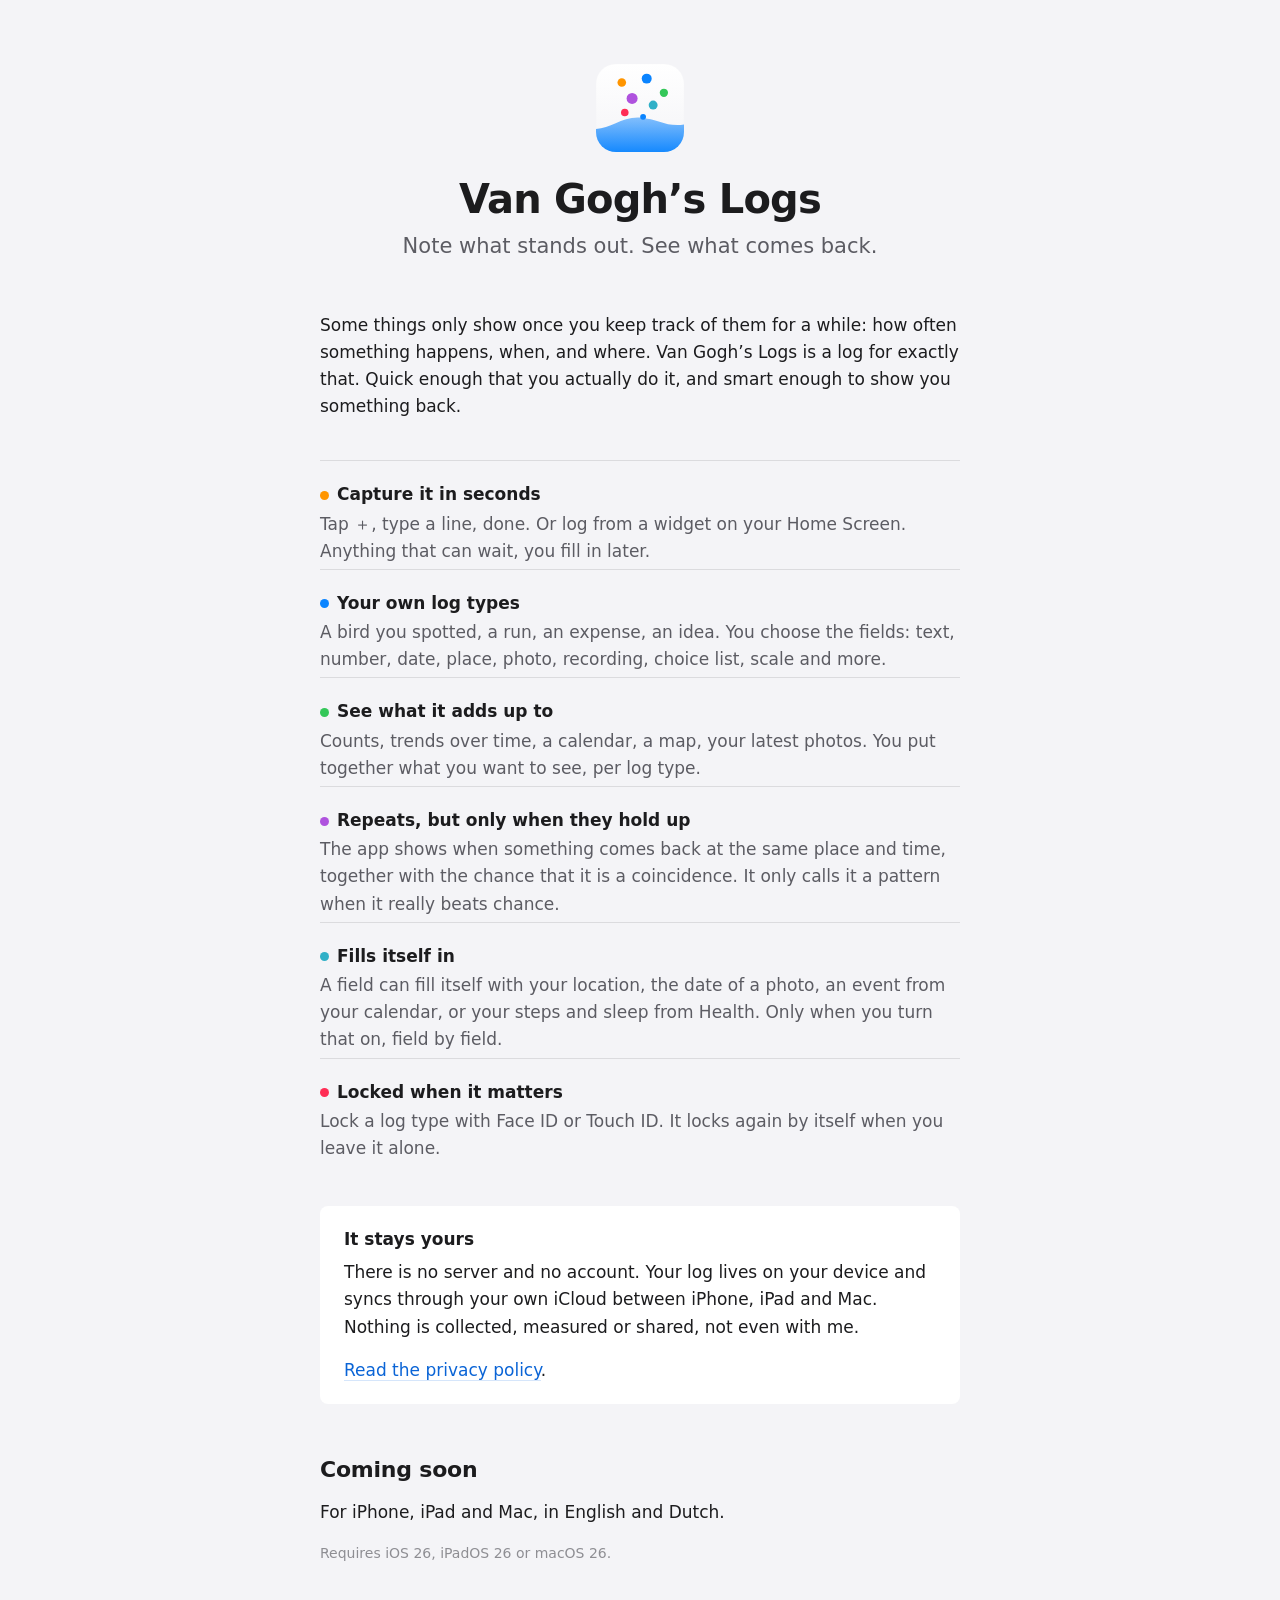
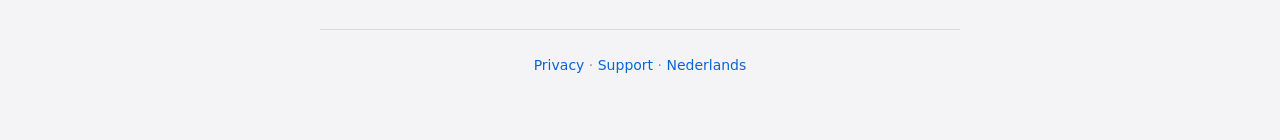
==== index-en.html @ bbb8a3aa "Eerste versie van de productpagina" ====
<!DOCTYPE html>
<html lang="en">
<head>
<meta charset="utf-8">
<meta name="viewport" content="width=device-width, initial-scale=1">
<title>Van Gogh's Logs — note what stands out</title>
<meta name="description" content="Van Gogh's Logs is a log for anything you want to keep track of: quick to capture, yours to set up, and it shows you what it adds up to. Everything stays on your device and in your own iCloud.">
<link rel="icon" href="icoon.svg" type="image/svg+xml">
<link rel="apple-touch-icon" href="icoon.svg">
<link rel="stylesheet" href="stijl.css?v=1">
</head>
<body>
<main>

<header>
  <div class="mark"><picture>
    <source srcset="icoon-donker.svg" media="(prefers-color-scheme: dark)">
    <img src="icoon.svg" alt="">
  </picture></div>
  <h1>Van Gogh’s Logs</h1>
  <p class="lead">Note what stands out. See what comes back.</p>
</header>

<p style="margin-top:40px">Some things only show once you keep track of them for a while: how
often something happens, when, and where. Van Gogh’s Logs is a log for exactly that. Quick
enough that you actually do it, and smart enough to show you something back.</p>

<ul class="points">
  <li>
    <strong><span class="dots"><i style="background:#ff9500"></i></span>Capture it in seconds</strong>
    <span>Tap ＋, type a line, done. Or log from a widget on your Home Screen. Anything that can wait, you fill in later.</span>
  </li>
  <li>
    <strong><span class="dots"><i style="background:#0a84ff"></i></span>Your own log types</strong>
    <span>A bird you spotted, a run, an expense, an idea. You choose the fields: text, number, date, place, photo, recording, choice list, scale and more.</span>
  </li>
  <li>
    <strong><span class="dots"><i style="background:#34c759"></i></span>See what it adds up to</strong>
    <span>Counts, trends over time, a calendar, a map, your latest photos. You put together what you want to see, per log type.</span>
  </li>
  <li>
    <strong><span class="dots"><i style="background:#af52de"></i></span>Repeats, but only when they hold up</strong>
    <span>The app shows when something comes back at the same place and time, together with the chance that it is a coincidence. It only calls it a pattern when it really beats chance.</span>
  </li>
  <li>
    <strong><span class="dots"><i style="background:#30b0c7"></i></span>Fills itself in</strong>
    <span>A field can fill itself with your location, the date of a photo, an event from your calendar, or your steps and sleep from Health. Only when you turn that on, field by field.</span>
  </li>
  <li>
    <strong><span class="dots"><i style="background:#ff2d55"></i></span>Locked when it matters</strong>
    <span>Lock a log type with Face ID or Touch ID. It locks again by itself when you leave it alone.</span>
  </li>
</ul>

<div class="note">
  <h3 style="margin-top:0">It stays yours</h3>
  <p>There is no server and no account. Your log lives on your device and syncs
  through your own iCloud between iPhone, iPad and Mac. Nothing is collected, measured
  or shared, not even with me.</p>
  <p><a href="privacy-en.html">Read the privacy policy</a>.</p>
</div>

<h2>Coming soon</h2>
<p>For iPhone, iPad and Mac, in English and Dutch.</p>
<p class="meta">Requires iOS 26, iPadOS 26 or macOS 26.</p>

<footer>
  <a href="privacy-en.html">Privacy</a> · <a href="support-en.html">Support</a> · <a href="index.html">Nederlands</a>
</footer>

</main>
</body>
</html>
---- stijl.css ----
/* Zoals de app ("Rustig"): wit, haarlijnen, kleur alleen in de stippen. */
:root {
  --page: #F4F4F7;
  --block: #FFFFFF;
  --card: #FFFFFF;
  --separator: rgba(0, 0, 0, 0.10);
  --text: #1C1C1E;
  --text-secondary: #5C5C63;
  --text-tertiary: #8E8E93;
  --accent: #0A64D6;
  --accent-wash: #D6E6FB;
}

@media (prefers-color-scheme: dark) {
  :root {
    --page: #1C1C1E;
    --block: #2C2C2E;
    --card: #2C2C2E;
    --separator: rgba(255, 255, 255, 0.10);
    --text: #F2F2F7;
    --text-secondary: #AEAEB2;
    --text-tertiary: #7C7C80;
    --accent: #64A8FF;
    --accent-wash: #1F3554;
  }
}

* { box-sizing: border-box; }

body {
  margin: 0;
  padding: 0 24px 64px;
  background: var(--page);
  color: var(--text);
  font: 17px/1.6 -apple-system, BlinkMacSystemFont, "Segoe UI", system-ui, sans-serif;
  -webkit-font-smoothing: antialiased;
}

main { max-width: 640px; margin: 0 auto; }

header { padding: 64px 0 8px; text-align: center; }

.mark { width: 88px; height: 88px; margin: 0 auto 24px; display: block; border-radius: 20px; }
.mark img { width: 100%; height: 100%; border-radius: 20px; display: block; }
.dots { display: inline-flex; gap: 6px; vertical-align: middle; margin-right: 8px; }
.dots i { width: 9px; height: 9px; border-radius: 50%; display: inline-block; }

h1 { font-size: 40px; line-height: 1.15; font-weight: 600; margin: 0 0 8px; letter-spacing: -0.02em; }
h2 { font-size: 22px; font-weight: 600; margin: 48px 0 12px; letter-spacing: -0.01em; }
h3 { font-size: 17px; font-weight: 600; margin: 28px 0 6px; }

.lead { font-size: 21px; color: var(--text-secondary); margin: 0; }

p { margin: 0 0 16px; }

a { color: var(--accent); text-decoration: none; border-bottom: 1px solid var(--accent-wash); }
a:hover { border-bottom-color: var(--accent); }

ul { padding-left: 22px; margin: 0 0 16px; }
li { margin-bottom: 8px; }

.points { list-style: none; padding: 0; margin: 40px 0; }
.points li { border-top: 1px solid var(--separator); padding: 20px 0 4px; margin: 0; }
.points strong { display: block; font-size: 17px; margin-bottom: 2px; }
.points span { color: var(--text-secondary); }

.note {
  background: var(--block);
  border-radius: 8px;
  padding: 20px 24px;
  margin: 32px 0;
}
.note p:last-child { margin-bottom: 0; }

.meta { color: var(--text-tertiary); font-size: 14px; }

nav.langs { text-align: center; padding: 24px 0 0; font-size: 14px; color: var(--text-tertiary); }
nav.langs a { border: 0; }

footer {
  margin-top: 64px;
  padding-top: 24px;
  border-top: 1px solid var(--separator);
  color: var(--text-tertiary);
  font-size: 14px;
  text-align: center;
}
footer a { border: 0; }

/* Link naar het contactformulier op damonia.com — ziet eruit als de oude verstuurknop. */
.contact-link { margin: 28px 0 12px; }
.contact-link a {
  display: inline-block;
  font-weight: 600;
  color: var(--page);
  background: var(--accent);
  border-radius: 6px;
  padding: 12px 24px;
  text-decoration: none;
  transition: transform 0.15s ease, opacity 0.15s ease;
}
.contact-link a:hover { opacity: 0.92; }
.contact-link a:active { transform: scale(0.98); }
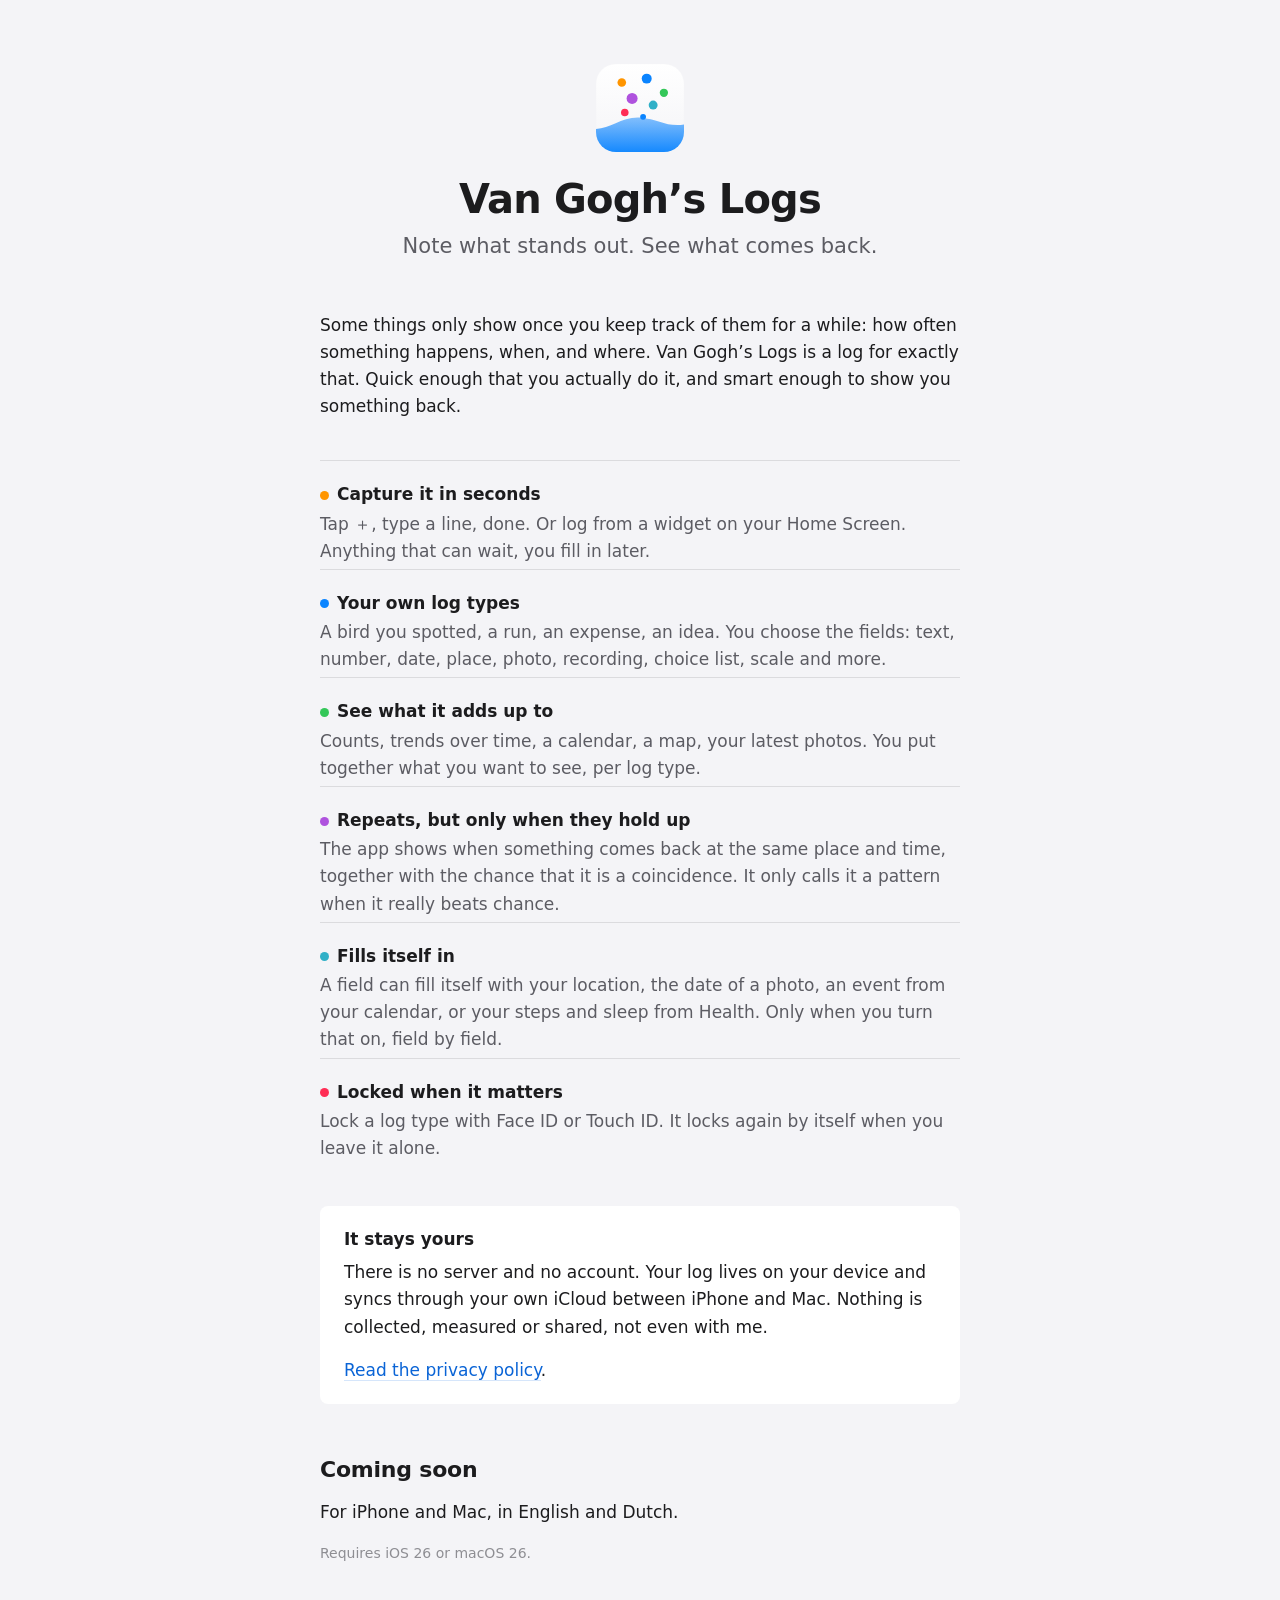
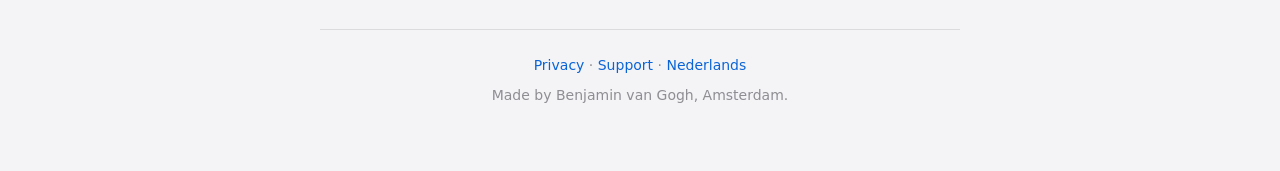
==== commit 59191397: "Makersregel, verantwoordelijke en Resend in het beleid, iPad weg (prompt 108) Co-Authored-By: Claude" ====
--- a/index-en.html
+++ b/index-en.html
@@ -7,7 +7,7 @@
 <meta name="description" content="Van Gogh's Logs is a log for anything you want to keep track of: quick to capture, yours to set up, and it shows you what it adds up to. Everything stays on your device and in your own iCloud.">
 <link rel="icon" href="icoon.svg" type="image/svg+xml">
 <link rel="apple-touch-icon" href="icoon.svg">
-<link rel="stylesheet" href="stijl.css?v=1">
+<link rel="stylesheet" href="stijl.css?v=2">
 </head>
 <body>
 <main>
@@ -55,17 +55,18 @@
 <div class="note">
   <h3 style="margin-top:0">It stays yours</h3>
   <p>There is no server and no account. Your log lives on your device and syncs
-  through your own iCloud between iPhone, iPad and Mac. Nothing is collected, measured
+  through your own iCloud between iPhone and Mac. Nothing is collected, measured
   or shared, not even with me.</p>
   <p><a href="privacy-en.html">Read the privacy policy</a>.</p>
 </div>
 
 <h2>Coming soon</h2>
-<p>For iPhone, iPad and Mac, in English and Dutch.</p>
-<p class="meta">Requires iOS 26, iPadOS 26 or macOS 26.</p>
+<p>For iPhone and Mac, in English and Dutch.</p>
+<p class="meta">Requires iOS 26 or macOS 26.</p>
 
 <footer>
   <a href="privacy-en.html">Privacy</a> · <a href="support-en.html">Support</a> · <a href="index.html">Nederlands</a>
+<p class="maker">Made by Benjamin van Gogh, Amsterdam.</p>
 </footer>
 
 </main>
--- a/stijl.css
+++ b/stijl.css
@@ -101,3 +101,6 @@
 }
 .contact-link a:hover { opacity: 0.92; }
 .contact-link a:active { transform: scale(0.98); }
+
+/* De makersregel onder de links in de voet (prompt 108). */
+footer .maker { margin: 8px 0 0; font-size: 14px; }
